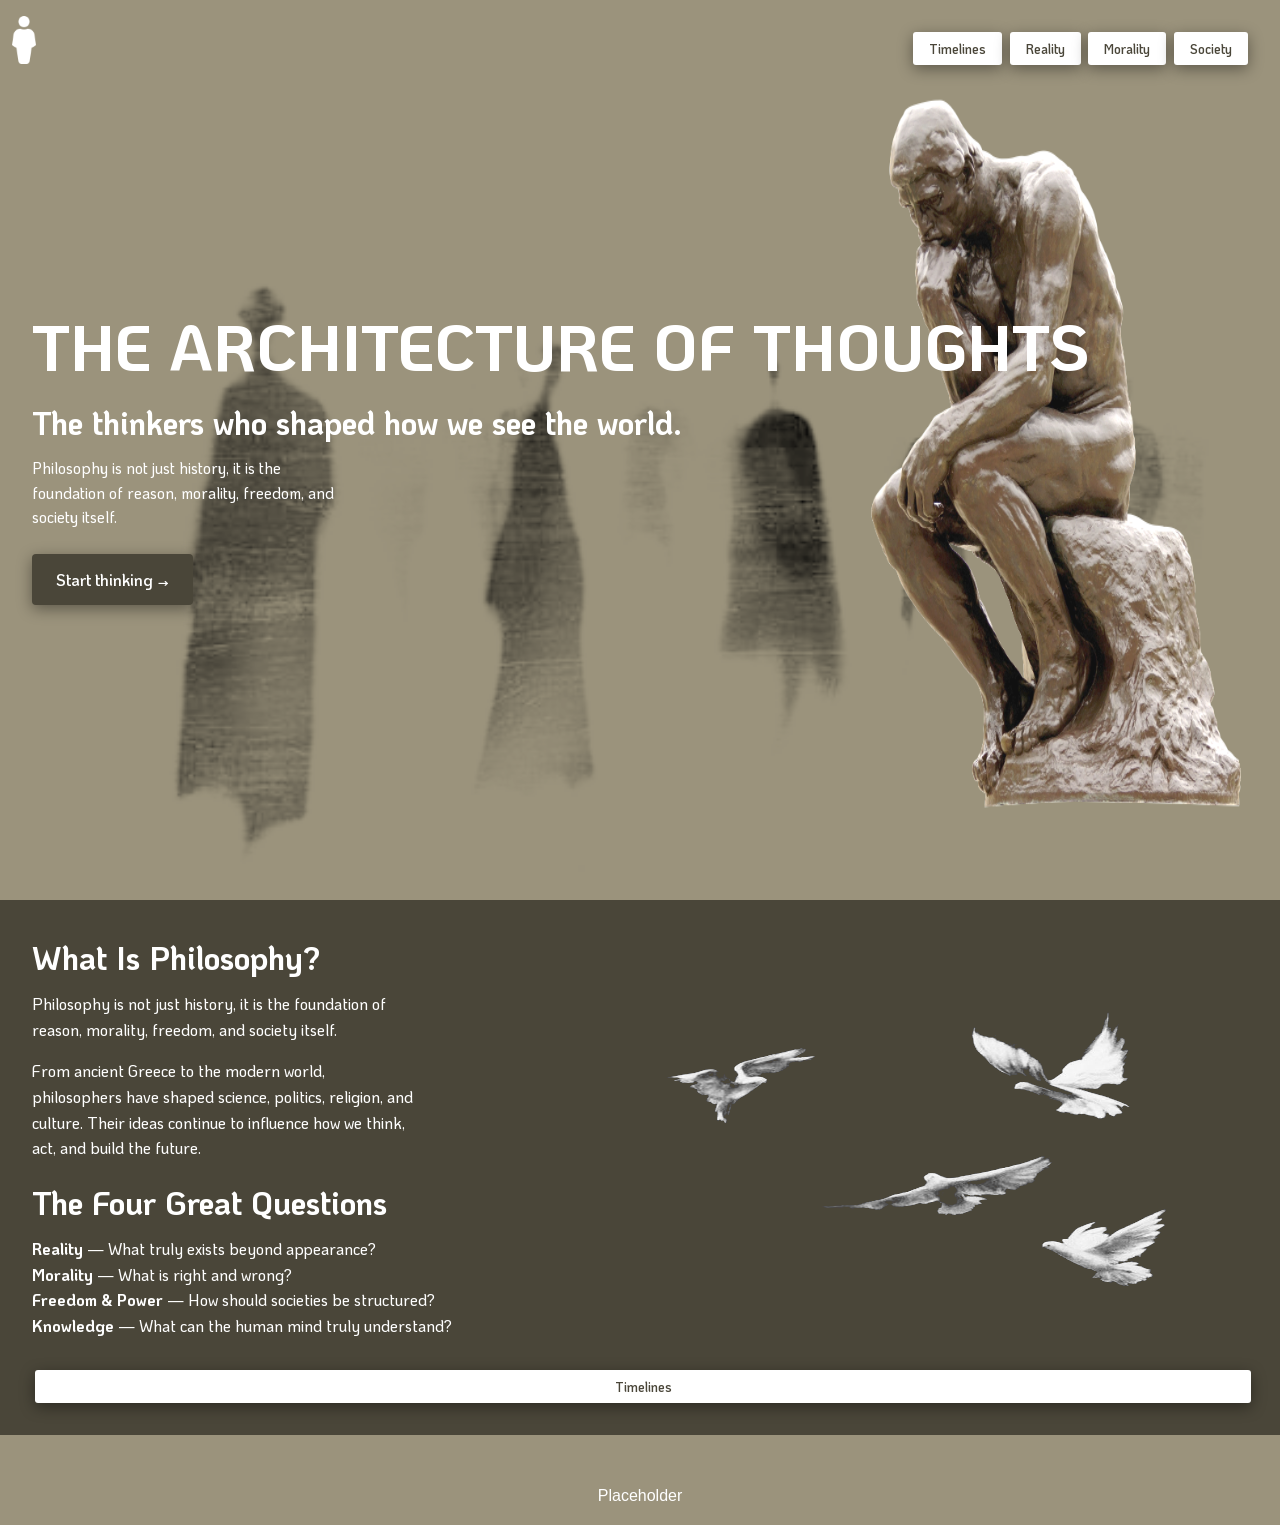
==== index.html @ a280ab11 "Add files via upload" ====
<!DOCTYPE html>
<html lang="en">
<head>
    <meta charset="UTF-8">
    <meta name="viewport" content="width=device-width, initial-scale=1.0">
    <title>Philosophy of Times</title>
    <link rel="stylesheet" href="styles.css">
    <link rel="icon" href="/img/human-icon.png">
</head>
<body>

    <!-- Navigation -->
    <nav>
        <a class="nav-top-left" href="/index.html"> 
            <img src="img/human-icon.png" alt="home-button">
        </a>    

        <div class="nav-top-right">
            <button>Timelines</button>
            <button>Reality</button>
            <button>Morality</button>
            <button>Society</button>
        </div>
    </nav>

    <!-- Hero -->
    <!-- <pre class="start-title">P   h   i   l   o   s   o   p   h   y</pre> -->


    <header class="hero">

        <img class="human-shadows" src="/img/human-shadows.png" alt="human-shadows"> 

        <h1>THE ARCHITECTURE OF THOUGHTS</h1>
        <h2>The thinkers who shaped how we see the world.</h2>
        <p>Philosophy is not just history, it is the foundation of reason, morality, freedom, and society itself.</p>
        <img class="the-thinker" src="/img/the-thinker.png">
        <a href="#main" class="cta">Start thinking →</a>
    </header>

    <!-- Main content -->
    <main id="main">
        <img class="birds" src="/img/birds.jpg" alt="birds">

        <h2>What Is Philosophy?</h2>
        <p class="description">Philosophy is not just history, it is the foundation of reason, morality, freedom, and society itself.</p>
        <p class="description">From ancient Greece to the modern world, philosophers have shaped science, politics, religion, and culture. Their ideas continue to influence how we think, act, and build the future.</p>

        <h2>The Four Great Questions</h2>
        <ul>
            <li><strong>Reality</strong> — What truly exists beyond appearance?</li>
            <li><strong>Morality</strong> — What is right and wrong?</li>
            <li><strong>Freedom & Power</strong> — How should societies be structured?</li>
            <li><strong>Knowledge</strong> — What can the human mind truly understand?</li>
        </ul>

        <a>
            <button class="button-1">
                    Timelines

            </button>
        </a>
    </main>

    <!-- Birds (floating effect)
    <img src="https://upload.wikimedia.org/wikipedia/commons/0/0b/Pigeon_flying.png" class="bird" style="top:50%; left:20%;">
    <img src="https://upload.wikimedia.org/wikipedia/commons/0/0b/Pigeon_flying.png" class="bird" style="top:60%; left:35%;">
    <img src="https://upload.wikimedia.org/wikipedia/commons/0/0b/Pigeon_flying.png" class="bird" style="top:55%; left:50%;"> -->

    <!-- Footer -->
    <footer>
        Placeholder
    </footer>

</body>
</html>
---- styles.css ----
/* KoHo Family */
@font-face {
  font-family: "KoHo";
  src: url("/fonts/KoHo-Regular.ttf") format("truetype");
  font-weight: 400;   /* Regular */
  font-style: normal;
}

@font-face {
  font-family: "KoHo";
  src: url("/fonts/KoHo-Medium.ttf") format("truetype");
  font-weight: 500;   /* Medium */
  font-style: normal;
}

@font-face {
  font-family: "KoHo";
  src: url("/fonts/KoHo-SemiBold.ttf") format("truetype");
  font-weight: 600;   /* SemiBold */
  font-style: normal;
}

@font-face {
  font-family: "KoHo";
  src: url("/fonts/KoHo-Bold.ttf") format("truetype");
  font-weight: 700;   /* Bold */
  font-style: normal;
}

/* Kings fam */
@font-face {
  font-family: "Kings";
  src: url("/fonts/Kings-Regular.ttf") format("truetype");
  font-style: normal;
}

/* ------[HOME CSS]------- */

/* BODY? */
* { margin:0; padding:0; box-sizing: border-box; }
body {
    font-family: 'Roboto', sans-serif;
    background-color: #9B937C;
    color: #ffffff;
    line-height: 1.6;
}

/* NAVIGATION buttons */
.nav-top-right{
    position: absolute;
    top: 2rem;
    right: 2rem;
}

.nav-top-left img{
    
    position: absolute;
    margin-top: 1rem;
    width: 3rem;
    height: 3rem;
}

nav button {
    font-family: 'KoHo';
    font-weight: 600;
    margin-left: 0.2rem;
    padding: 0.5rem 1rem;
    border: none;
    border-radius: 3px;
    cursor: pointer;
    background-color: rgba(255,255,255);
    color:#4A4639;
    transition: 0.3s;
    box-shadow: 0px 4px 15px rgba(0, 0, 0, 0.4);
}

nav button:hover {
    background-color: #4A4639;
    color: white
}

/* HERO */


.hero {
    display: flex;
    flex-direction: column;
    align-items: flex-start;
    justify-content: center;
    height: 100vh;
    padding-top: 20vh;
    padding: 2rem;
    background-size: contain;
}


.hero h1 {
    font-family: "KoHo";
    font-weight: 700 ;
    font-size: 5vw;
    justify-items: center;
}

.hero h2{
    font-family: "KoHo";
    font-weight: 700 ;
    font-size: 2.5vw;
    margin-bottom: 0.5rem;
}

.hero p {
    font-family: 'KoHo';
    font-weight: 500;
    font-size: 1.2vw;
    width: 25vw;
    margin-bottom: 1.5rem;
}

.hero .cta {
    display: inline-block;
    font-family: 'KoHo';
    font-weight: 600;
    padding: 0.8rem 1.5rem;
    background-color: #4A4639;
    color: #fff;
    text-decoration: none;
    border-radius: 4px;
    transition: 0.3s;
    box-shadow: 0px 4px 15px rgba(0, 0, 0, 0.4);
}

.hero .cta:hover {
    background-color: #ffffff;
    color:#4A4639
}

/* hero images */
.hero .human-shadows{
    position: absolute;
    width: 100vw;
    height: 150vh;
    z-index: -2;
    mix-blend-mode: multiply;
}

.hero .the-thinker{
    position: absolute;
    width: 30vw;
    height: 80vh;
    right: 2rem;
    z-index: -1;
}


/* MAIN content */
.description {
    width: 30vw;
}

main {
    display: block;
    padding: 2rem;
    background-color: #4A4639;
}

main h2 {
    font-family: 'KoHo';
    font-weight: 700;
    margin-bottom: .5rem;
    font-size: 2rem;
}

main p {
    font-family: 'KoHo';
    font-weight: 500;
    margin-bottom: 1rem;
}

main ul {
    font-family: 'KoHo';
    font-weight: 500;

    list-style: none;
    padding-left: 0;
}

main ul li {
    font-weight: 500;
}

main .birds {
    position:absolute;
    right: 2rem;
    width: 50vw;
    height: 50vh;
    mix-blend-mode:lighten;
}


/* BUTTONS TEMPLATE */
.button-1 {
    width: 95vw;
    font-family: 'KoHo';
    font-weight: 600;
    margin-top: 2rem;
    margin-left: 0.2rem;
    padding: 0.5rem 1rem;
    border: none;
    border-radius: 3px;
    cursor: pointer;
    background-color: rgba(255,255,255);
    color:#4A4639;
    transition: 0.3s;
    box-shadow: 0px 4px 15px rgba(0, 0, 0, 0.4);
}

.button-1:hover{
    background-color: #4a3939;
    color: #ffffff;
}

/* Footer */
footer {
    text-align: center;
    padding: 1rem;
    background-color: #9B937C;
    color: #fff;
    margin-top: 2rem;
}

/* Birds animation (floating effect) */
/* .bird {
    position: absolute;
    width: 50px;
    animation: float 6s infinite alternate;
} */
/* 
@keyframes float {
    0% { transform: translateY(0px); }
    100% { transform: translateY(-30px); }
} */
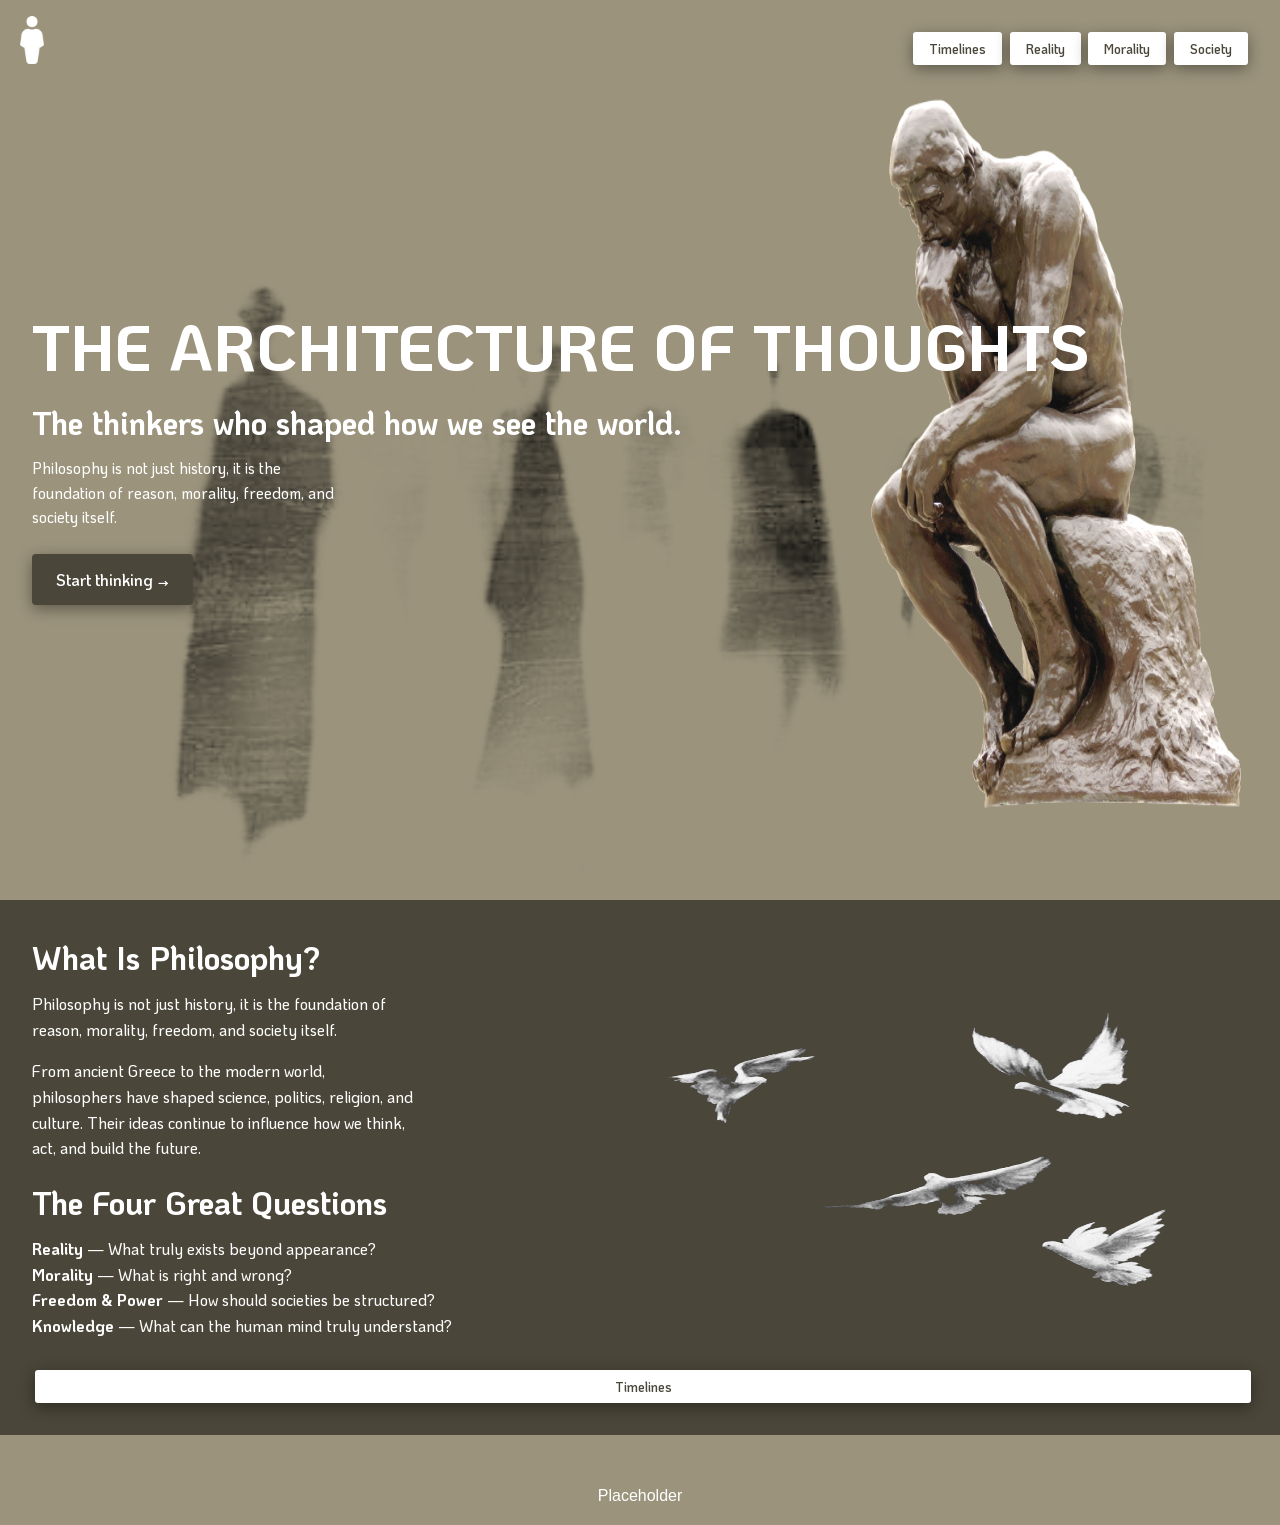
==== commit 26f57575: "Add files via upload" ====
--- a/index.html
+++ b/index.html
@@ -5,42 +5,40 @@
     <meta name="viewport" content="width=device-width, initial-scale=1.0">
     <title>Philosophy of Times</title>
     <link rel="stylesheet" href="styles.css">
-    <link rel="icon" href="/img/human-icon.png">
+    <link rel="icon" href="./img/human-icon.png">
 </head>
 <body>
-
     <!-- Navigation -->
     <nav>
-        <a class="nav-top-left" href="/index.html"> 
+        <a class="nav-top-left" href="./index.html"> 
             <img src="img/human-icon.png" alt="home-button">
         </a>    
 
         <div class="nav-top-right">
-            <button>Timelines</button>
-            <button>Reality</button>
-            <button>Morality</button>
-            <button>Society</button>
+            <a href="./timelines.html"><button>Timelines</button></a>
+            <a href="./reality.html"><button>Reality</button></a>
+            <a href="./morality.html"><button>Morality</button></a>
+            <a href="./society.html"><button>Society</button></a>
         </div>
     </nav>
 
     <!-- Hero -->
     <!-- <pre class="start-title">P   h   i   l   o   s   o   p   h   y</pre> -->
 
-
     <header class="hero">
 
-        <img class="human-shadows" src="/img/human-shadows.png" alt="human-shadows"> 
+        <img class="human-shadows" src="img/human-shadows.png" alt="human-shadows"> 
 
         <h1>THE ARCHITECTURE OF THOUGHTS</h1>
         <h2>The thinkers who shaped how we see the world.</h2>
         <p>Philosophy is not just history, it is the foundation of reason, morality, freedom, and society itself.</p>
-        <img class="the-thinker" src="/img/the-thinker.png">
+        <img class="the-thinker" src="img/the-thinker.png">
         <a href="#main" class="cta">Start thinking →</a>
     </header>
 
     <!-- Main content -->
     <main id="main">
-        <img class="birds" src="/img/birds.jpg" alt="birds">
+        <img class="birds" src="img/birds.jpg" alt="birds">
 
         <h2>What Is Philosophy?</h2>
         <p class="description">Philosophy is not just history, it is the foundation of reason, morality, freedom, and society itself.</p>
@@ -54,7 +52,7 @@
             <li><strong>Knowledge</strong> — What can the human mind truly understand?</li>
         </ul>
 
-        <a>
+        <a href="./timelines.html">
             <button class="button-1">
                     Timelines
 
--- a/styles.css
+++ b/styles.css
@@ -39,6 +39,7 @@
 /* BODY? */
 * { margin:0; padding:0; box-sizing: border-box; }
 body {
+    overflow-x: hidden;
     font-family: 'Roboto', sans-serif;
     background-color: #9B937C;
     color: #ffffff;
@@ -46,6 +47,7 @@
 }
 
 /* NAVIGATION buttons */
+
 .nav-top-right{
     position: absolute;
     top: 2rem;
@@ -54,8 +56,9 @@
 
 .nav-top-left img{
     
-    position: absolute;
-    margin-top: 1rem;
+    position:absolute;
+    top:1rem;
+    left:.5rem;  
     width: 3rem;
     height: 3rem;
 }
@@ -228,6 +231,59 @@
     margin-top: 2rem;
 }
 
+
+
+
+/***************************************TIMELINES***************************************/
+.title{
+    display: flex;
+    flex-direction: column;
+    align-items: flex-start;
+    margin-left: 3rem;
+    margin-top: 5rem;
+}
+
+.title h1{  
+    font-family: "KoHo";
+    font-weight: 700;
+    font-size: 4rem;
+}
+
+.info-block{
+    border:.4vw solid #ffffff;
+    border-top:#fff;
+    border-bottom:#fff;
+    border-right:#fff;
+    display: flex;
+    flex-direction: column;
+    align-items: flex-start;
+    margin-left: 3rem;
+    padding-left: 2rem ;
+    height: 100vh;
+
+}
+
+.info-block h2{
+    font-family: "KoHo";
+    font-weight: 700;
+    font-size: 3rem;
+    margin-top: 1vw;
+}
+
+.info-block p{
+    font-family: "KoHo";
+    font-weight: 700;
+    font-size: 1rem;
+}
+
+.title .clock-melting{
+    position: absolute;
+    width: 100vw;
+    height: 100vh;
+    z-index: -2;
+    mix-blend-mode: multiply;
+}
+
 /* Birds animation (floating effect) */
 /* .bird {
     position: absolute;
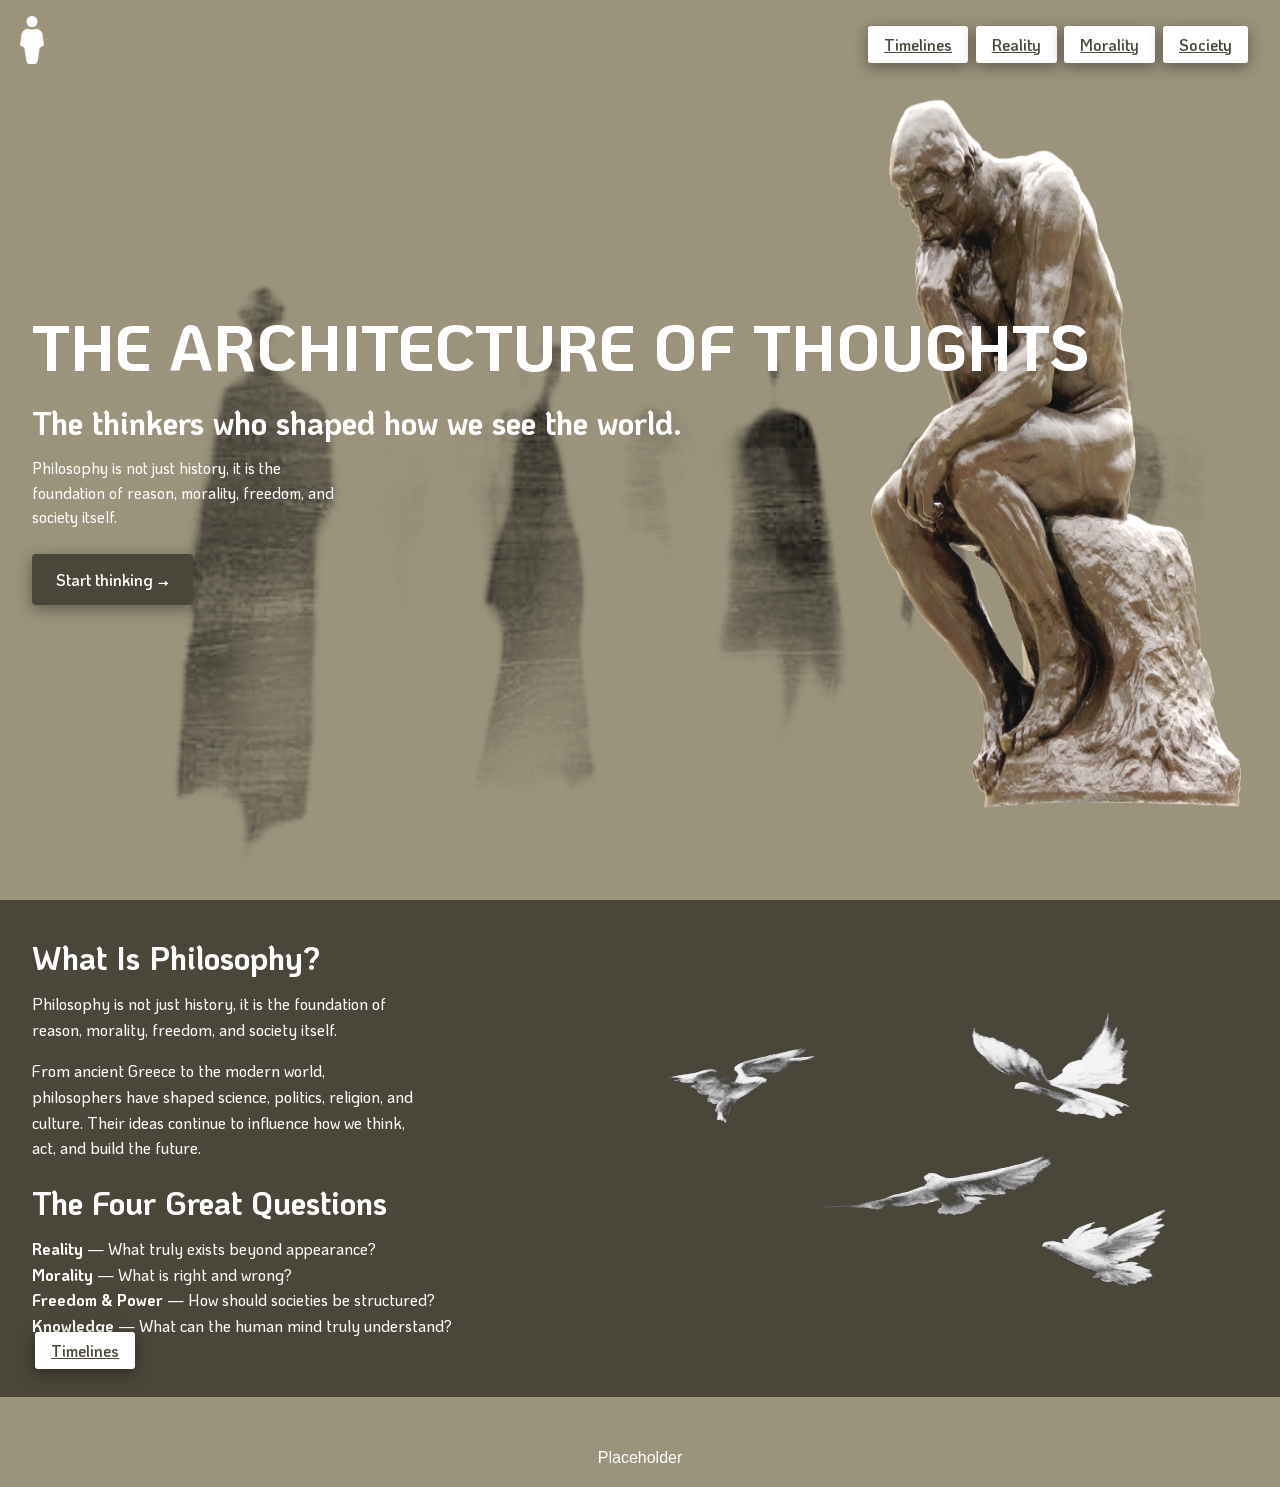
==== commit 3a23bcb1: "feat: remove buttons inside <a>" ====
--- a/index.html
+++ b/index.html
@@ -15,20 +15,16 @@
         </a>    
 
         <div class="nav-top-right">
-            <a href="./timelines.html"><button>Timelines</button></a>
-            <a href="./reality.html"><button>Reality</button></a>
-            <a href="./morality.html"><button>Morality</button></a>
-            <a href="./society.html"><button>Society</button></a>
+            <a href="./timelines.html" class="button-1">Timelines</a>
+            <a href="./reality.html" class="button-1">Reality</a>
+            <a href="./morality.html" class="button-1">Morality</a>
+            <a href="./society.html" class="button-1">Society</a>
         </div>
     </nav>
 
     <!-- Hero -->
-    <!-- <pre class="start-title">P   h   i   l   o   s   o   p   h   y</pre> -->
-
     <header class="hero">
-
         <img class="human-shadows" src="img/human-shadows.png" alt="human-shadows"> 
-
         <h1>THE ARCHITECTURE OF THOUGHTS</h1>
         <h2>The thinkers who shaped how we see the world.</h2>
         <p>Philosophy is not just history, it is the foundation of reason, morality, freedom, and society itself.</p>
@@ -52,23 +48,12 @@
             <li><strong>Knowledge</strong> — What can the human mind truly understand?</li>
         </ul>
 
-        <a href="./timelines.html">
-            <button class="button-1">
-                    Timelines
-
-            </button>
-        </a>
+        <a href="./timelines.html" class="button-1">Timelines</a>
     </main>
-
-    <!-- Birds (floating effect)
-    <img src="https://upload.wikimedia.org/wikipedia/commons/0/0b/Pigeon_flying.png" class="bird" style="top:50%; left:20%;">
-    <img src="https://upload.wikimedia.org/wikipedia/commons/0/0b/Pigeon_flying.png" class="bird" style="top:60%; left:35%;">
-    <img src="https://upload.wikimedia.org/wikipedia/commons/0/0b/Pigeon_flying.png" class="bird" style="top:55%; left:50%;"> -->
 
     <!-- Footer -->
     <footer>
         Placeholder
     </footer>
-
 </body>
 </html>
